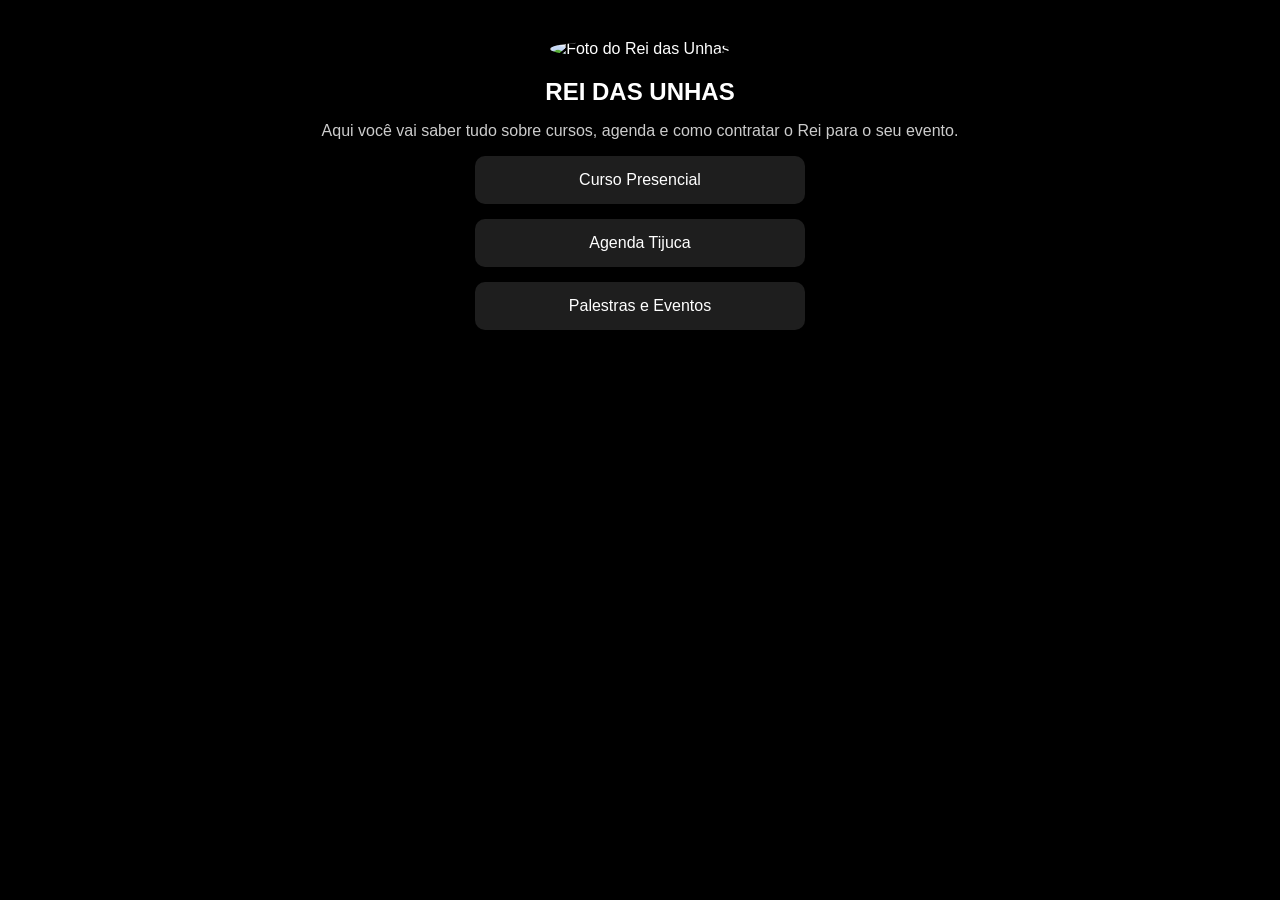
==== index.html @ e61a0609 "Create index.html index da pagina web" ====
<!DOCTYPE html>
<html lang="pt-BR">
<head>
  <meta charset="UTF-8" />
  <meta name="viewport" content="width=device-width, initial-scale=1.0"/>
  <title>Rei das Unhas</title>
  <style>
    body {
      margin: 0;
      font-family: 'Segoe UI', sans-serif;
      background: #000;
      color: white;
      text-align: center;
      padding: 20px;
    }
    .avatar {
      width: 120px;
      height: 120px;
      border-radius: 50%;
      margin-top: 20px;
      object-fit: cover;
    }
    h1 {
      margin: 20px 0 10px;
      font-size: 24px;
    }
    p {
      font-size: 16px;
      color: #ccc;
    }
    .link-button {
      display: block;
      background-color: #1e1e1e;
      color: white;
      text-decoration: none;
      padding: 15px;
      border-radius: 10px;
      margin: 15px auto;
      max-width: 300px;
      font-size: 16px;
      transition: background 0.3s;
    }
    .link-button:hover {
      background-color: #333;
    }
  </style>
</head>
<body>

  <img src="avatar.jpg" alt="Foto do Rei das Unhas" class="avatar" />
  <h1>REI DAS UNHAS</h1>
  <p>
    Aqui você vai saber tudo sobre cursos, agenda e como contratar o Rei para o seu evento.
  </p>

  <a class="link-button" href="https://wa.me/55SEUNUMERO" target="_blank">Curso Presencial</a>
  <a class="link-button" href="https://agenda.com/tijuca" target="_blank">Agenda Tijuca</a>
  <a class="link-button" href="https://palestras.com/reidasunhas" target="_blank">Palestras e Eventos</a>

</body>
</html>
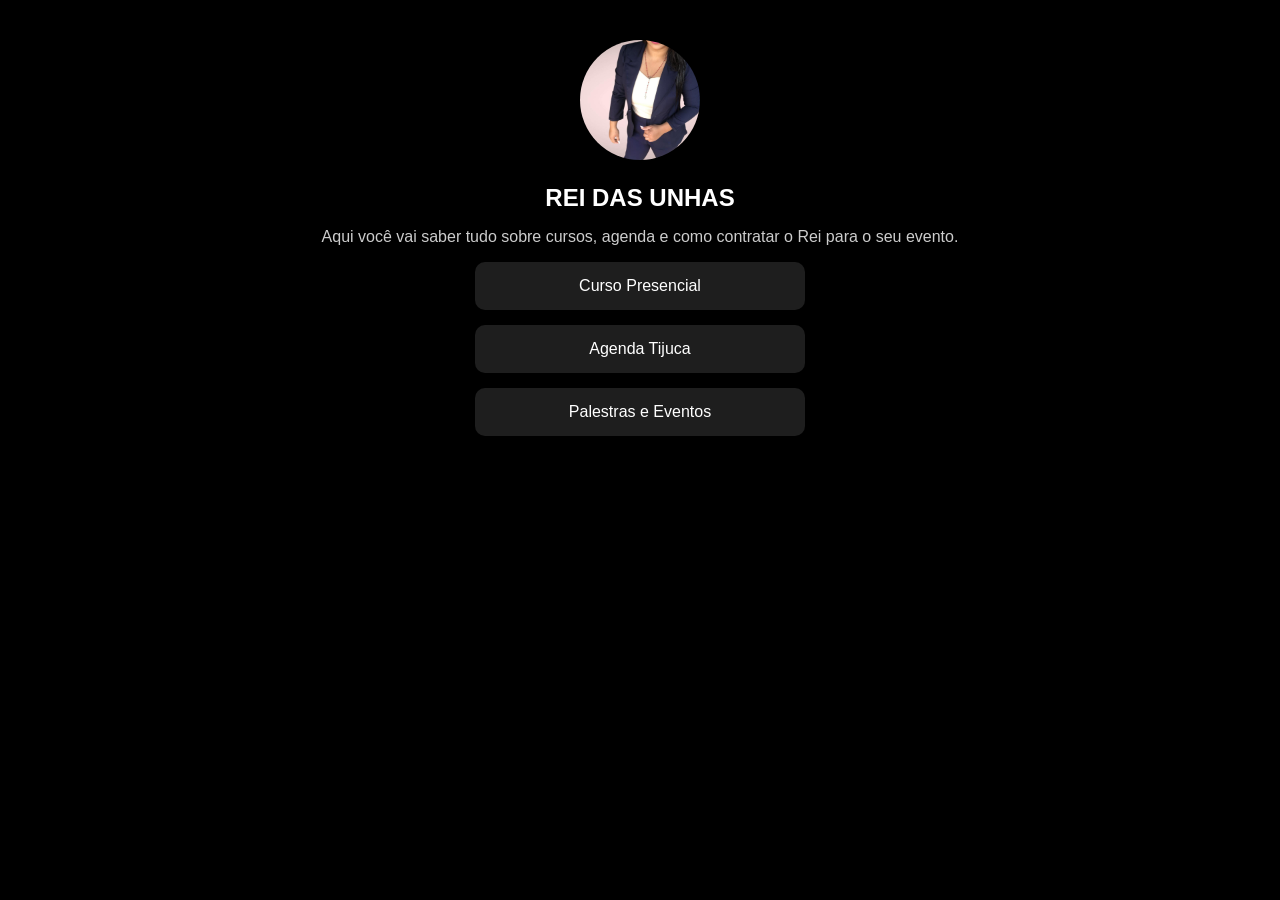
==== commit 19bb79ee: "Update index.html" ====
--- a/index.html
+++ b/index.html
@@ -47,7 +47,7 @@
 </head>
 <body>
 
-  <img src="avatar.jpg" alt="Foto do Rei das Unhas" class="avatar" />
+  <img src="avatar.jpeg" alt="Foto do Rei das Unhas" class="avatar" />
   <h1>REI DAS UNHAS</h1>
   <p>
     Aqui você vai saber tudo sobre cursos, agenda e como contratar o Rei para o seu evento.
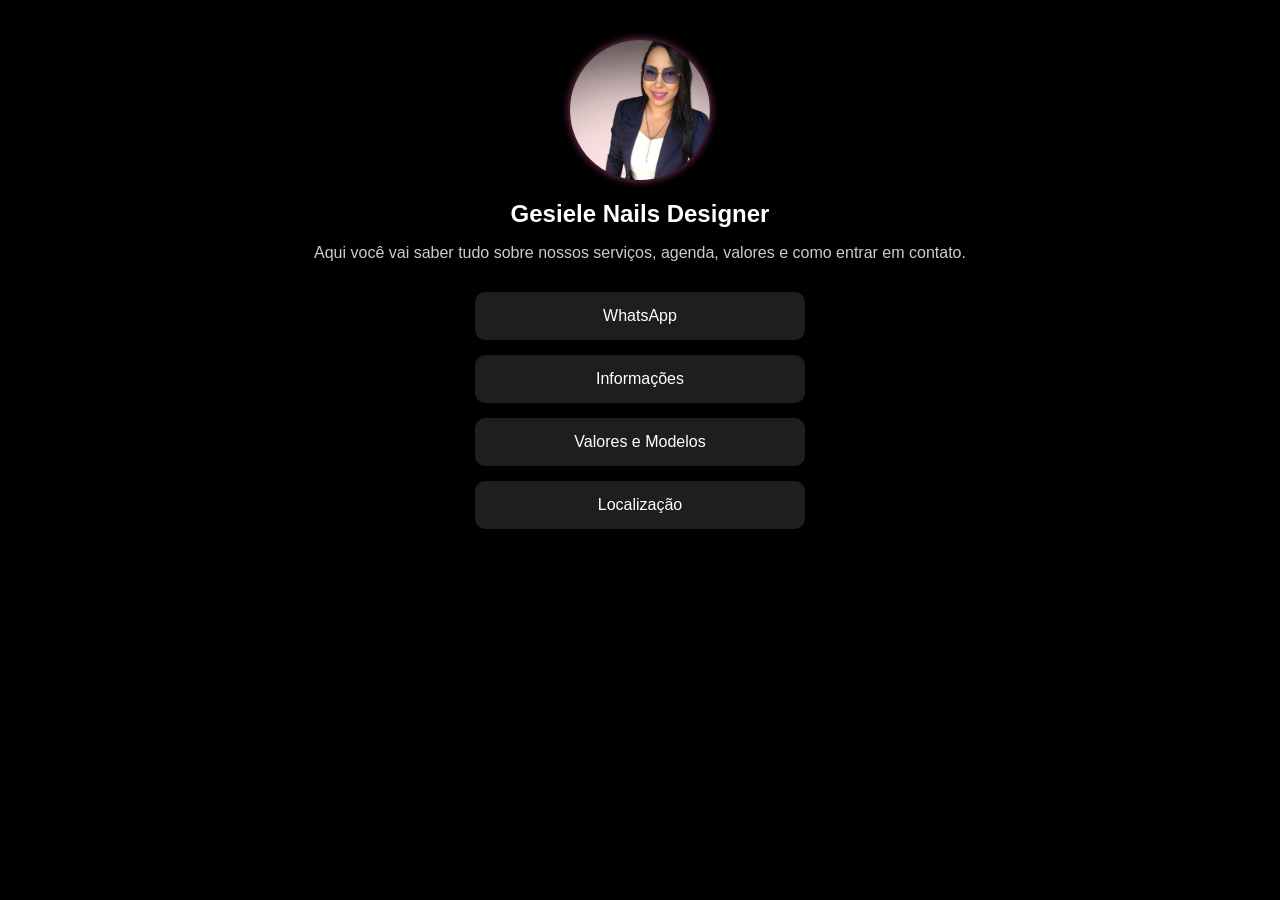
==== commit d19d5131: "Update index.html" ====
--- a/index.html
+++ b/index.html
@@ -3,7 +3,7 @@
 <head>
   <meta charset="UTF-8" />
   <meta name="viewport" content="width=device-width, initial-scale=1.0"/>
-  <title>Rei das Unhas</title>
+  <title>Gesiele Nails Designer</title>
   <style>
     body {
       margin: 0;
@@ -13,21 +13,30 @@
       text-align: center;
       padding: 20px;
     }
+
     .avatar {
-      width: 120px;
-      height: 120px;
+      width: 140px;
+      height: 140px;
       border-radius: 50%;
-      margin-top: 20px;
+      margin: 20px auto 0;
       object-fit: cover;
+      object-position: top center;
+      display: block;
+      box-shadow: 0 0 8px rgba(255, 105, 180, 0.6); /* rosa suave */
     }
+
     h1 {
       margin: 20px 0 10px;
       font-size: 24px;
     }
+
     p {
       font-size: 16px;
       color: #ccc;
+      margin-bottom: 30px;
+      padding: 0 10px;
     }
+
     .link-button {
       display: block;
       background-color: #1e1e1e;
@@ -38,24 +47,29 @@
       margin: 15px auto;
       max-width: 300px;
       font-size: 16px;
-      transition: background 0.3s;
+      transition: background 0.3s, transform 0.2s;
     }
+
     .link-button:hover {
       background-color: #333;
+      transform: scale(1.02);
     }
   </style>
 </head>
 <body>
 
-  <img src="avatar.jpeg" alt="Foto do Rei das Unhas" class="avatar" />
-  <h1>REI DAS UNHAS</h1>
+  <img src="avatar.jpeg" alt="Foto do Gesiele Nails Designer" class="avatar" />
+  
+  <h1>Gesiele Nails Designer</h1>
+
   <p>
-    Aqui você vai saber tudo sobre cursos, agenda e como contratar o Rei para o seu evento.
+    Aqui você vai saber tudo sobre nossos serviços, agenda, valores e como entrar em contato.
   </p>
 
-  <a class="link-button" href="https://wa.me/55SEUNUMERO" target="_blank">Curso Presencial</a>
-  <a class="link-button" href="https://agenda.com/tijuca" target="_blank">Agenda Tijuca</a>
-  <a class="link-button" href="https://palestras.com/reidasunhas" target="_blank">Palestras e Eventos</a>
+  <a class="link-button" href="https://wa.me/55SEUNUMERO" target="_blank">WhatsApp</a>
+  <a class="link-button" href="https://agenda.com/tijuca" target="_blank">Informações</a>
+  <a class="link-button" href="https://palestras.com/reidasunhas" target="_blank">Valores e Modelos</a>
+  <a class="link-button" href="https://palestras.com/reidasunhas" target="_blank">Localização</a>
 
 </body>
 </html>
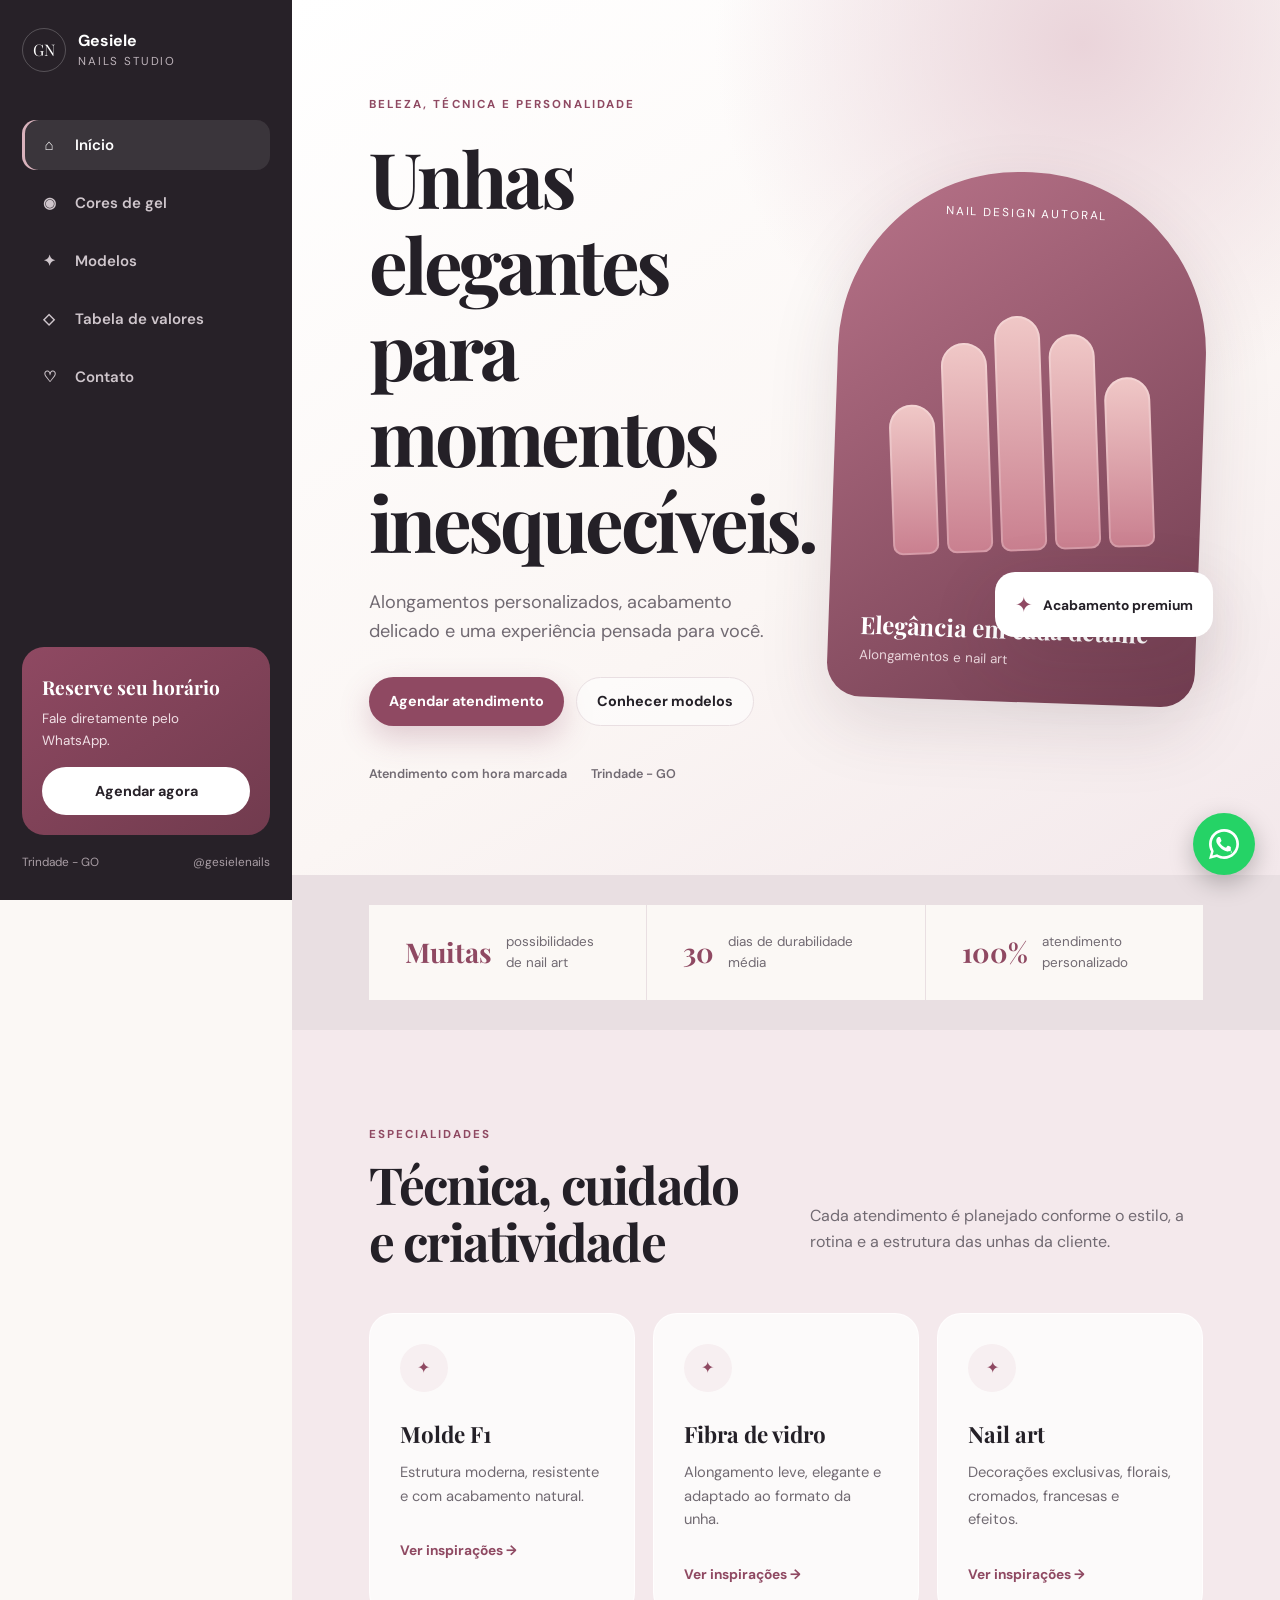
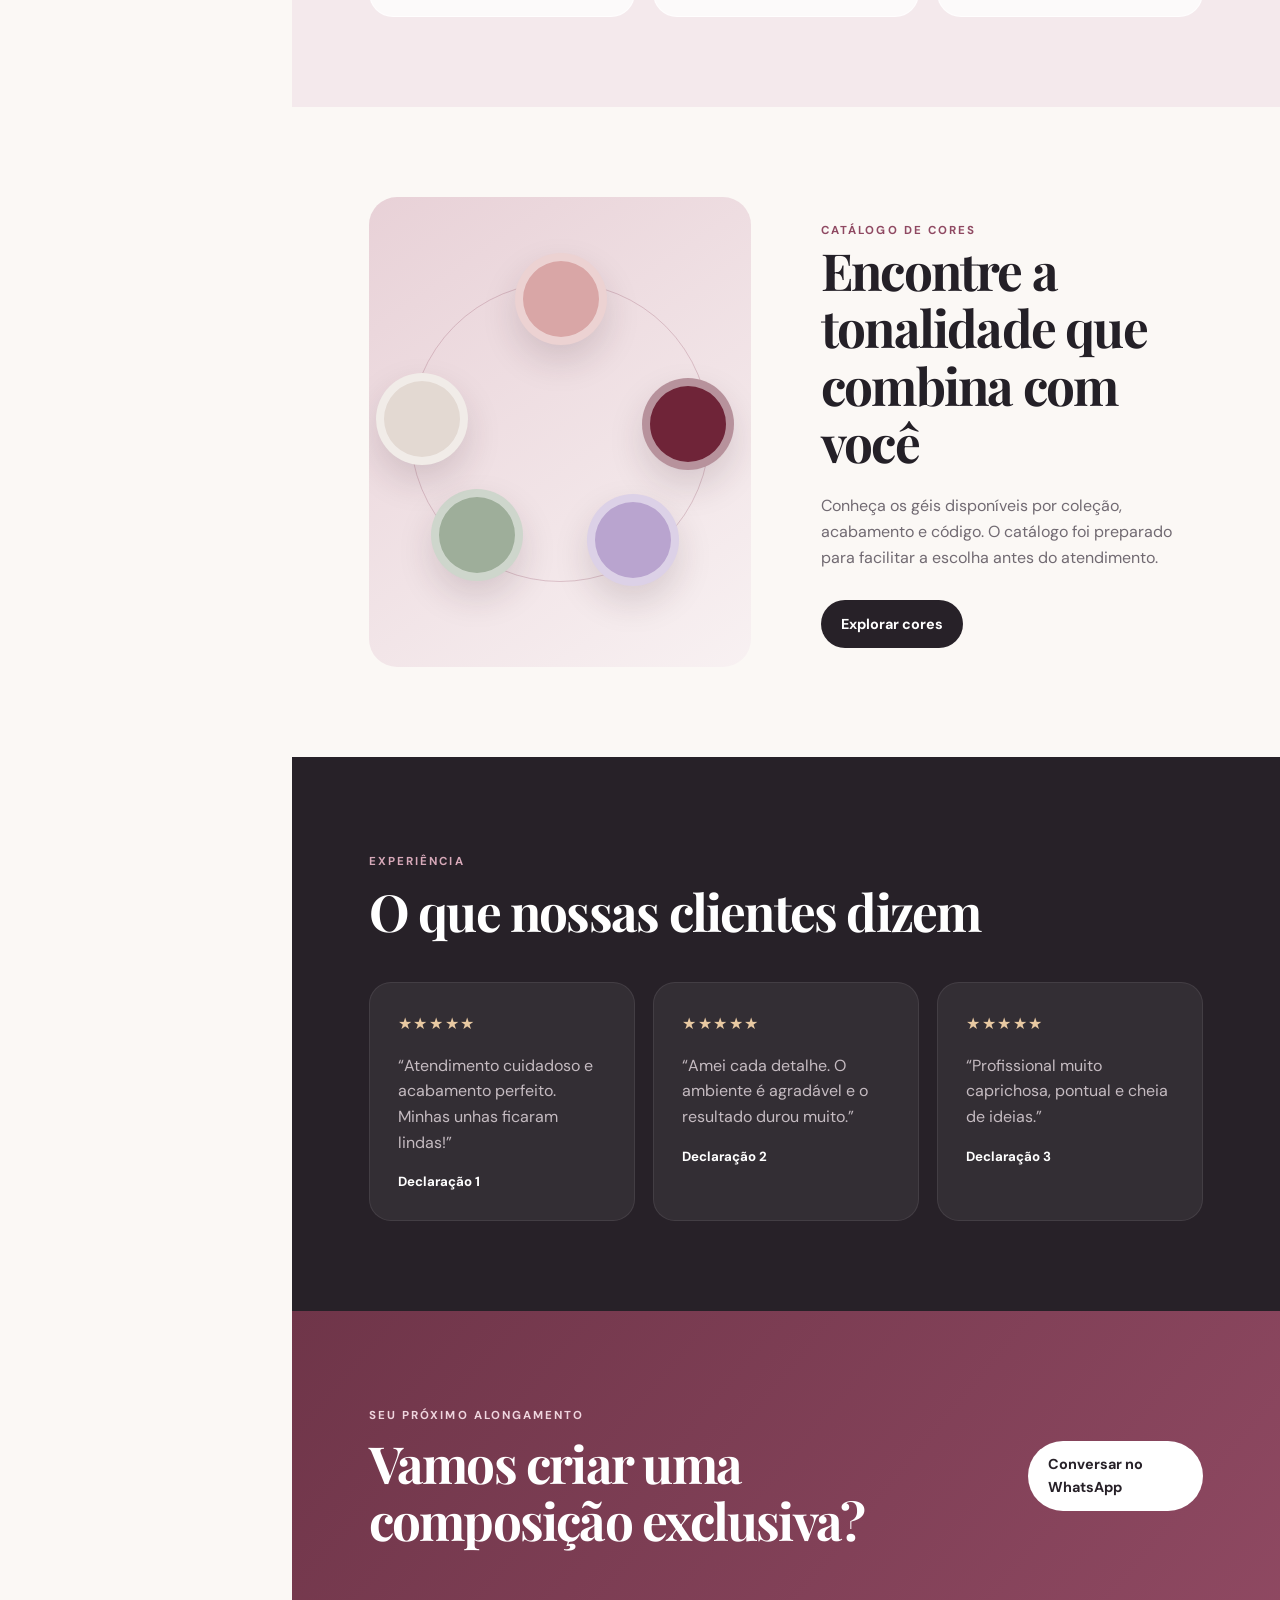
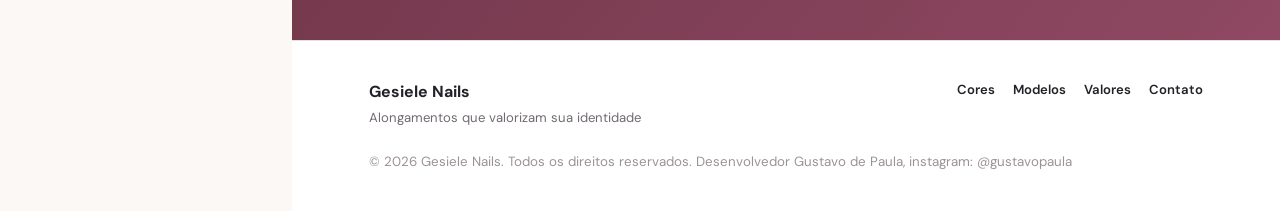
==== commit d14d9394: "Publica site estatico na raiz" ====
--- a/index.html
+++ b/index.html
@@ -1,75 +1,156 @@
 <!DOCTYPE html>
 <html lang="pt-BR">
 <head>
-  <meta charset="UTF-8" />
-  <meta name="viewport" content="width=device-width, initial-scale=1.0"/>
-  <title>Gesiele Nails Designer</title>
-  <style>
-    body {
-      margin: 0;
-      font-family: 'Segoe UI', sans-serif;
-      background: #000;
-      color: white;
-      text-align: center;
-      padding: 20px;
-    }
+  <meta charset="UTF-8">
+  <meta name="viewport" content="width=device-width, initial-scale=1, viewport-fit=cover">
+  <meta name="description" content="Gesiele Nails — alongamentos de unhas, nail art e atendimento personalizado em Trindade - GO.">
+  <meta name="theme-color" content="#9b526b">
+  <title>Início | Gesiele Nails</title>
+  <link rel="preconnect" href="https://fonts.googleapis.com">
+  <link rel="preconnect" href="https://fonts.gstatic.com" crossorigin>
+  <link href="https://fonts.googleapis.com/css2?family=DM+Sans:wght@400;500;600;700&family=Playfair+Display:wght@600;700&display=swap" rel="stylesheet">
+  <link rel="stylesheet" href="assets/css/style.css">
+  <script defer src="assets/js/app.js"></script>
+</head>
+<body data-page="home">
+  <div class="page-shell">
+    <aside class="sidebar" id="sidebar" aria-label="Navegação principal">
+      <div class="sidebar__header">
+        <a class="brand" href="index.html" aria-label="Página inicial">
+          <span class="brand__mark">GN</span>
+          <span class="brand__text">
+            <strong>Gesiele</strong>
+            <small>Nails Studio</small>
+          </span>
+        </a>
+        <button class="icon-button sidebar__close" type="button" aria-label="Fechar menu" data-sidebar-close>×</button>
+      </div>
 
-    .avatar {
-      width: 140px;
-      height: 140px;
-      border-radius: 50%;
-      margin: 20px auto 0;
-      object-fit: cover;
-      object-position: top center;
-      display: block;
-      box-shadow: 0 0 8px rgba(255, 105, 180, 0.6); /* rosa suave */
-    }
+      <nav class="nav-list">
+        <a class="nav-link is-active" href="index.html"><span>⌂</span><span>Início</span></a>
+        <a class="nav-link " href="cores.html"><span>◉</span><span>Cores de gel</span></a>
+        <a class="nav-link " href="modelos.html"><span>✦</span><span>Modelos</span></a>
+        <a class="nav-link " href="valores.html"><span>◇</span><span>Tabela de valores</span></a>
+        <a class="nav-link " href="contato.html"><span>♡</span><span>Contato</span></a>
+      </nav>
 
-    h1 {
-      margin: 20px 0 10px;
-      font-size: 24px;
-    }
+      <div class="sidebar__card">
+        <strong>Reserve seu horário</strong>
+        <p>Fale diretamente pelo WhatsApp.</p>
+        <a class="button button--light button--full" href="https://wa.me/556293965984?text=Ol%C3%A1%21%20Conheci%20seu%20trabalho%20pelo%20site%20e%20gostaria%20de%20agendar%20um%20hor%C3%A1rio." target="_blank" rel="noopener">Agendar agora</a>
+      </div>
 
-    p {
-      font-size: 16px;
-      color: #ccc;
-      margin-bottom: 30px;
-      padding: 0 10px;
-    }
+      <div class="sidebar__footer">
+        <span>Trindade - GO</span>
+        <a href="https://instagram.com/gesielenails" target="_blank" rel="noopener">@gesielenails</a>
+      </div>
+    </aside>
 
-    .link-button {
-      display: block;
-      background-color: #1e1e1e;
-      color: white;
-      text-decoration: none;
-      padding: 15px;
-      border-radius: 10px;
-      margin: 15px auto;
-      max-width: 300px;
-      font-size: 16px;
-      transition: background 0.3s, transform 0.2s;
-    }
+    <div class="sidebar-overlay" data-sidebar-close></div>
 
-    .link-button:hover {
-      background-color: #333;
-      transform: scale(1.02);
-    }
-  </style>
-</head>
-<body>
+    <div class="page-content">
+      <header class="topbar">
+        <button class="icon-button menu-button" type="button" aria-label="Abrir menu" aria-controls="sidebar" aria-expanded="false" data-sidebar-open>
+          <span></span><span></span><span></span>
+        </button>
+        <a class="mobile-brand" href="index.html">Gesiele Nails</a>
+        <a class="topbar__cta" href="https://wa.me/556293965984?text=Ol%C3%A1%21%20Conheci%20seu%20trabalho%20pelo%20site%20e%20gostaria%20de%20agendar%20um%20hor%C3%A1rio." target="_blank" rel="noopener">Agendar</a>
+      </header>
 
-  <img src="avatar.jpeg" alt="Foto do Gesiele Nails Designer" class="avatar" />
-  
-  <h1>Gesiele Nails Designer</h1>
+      <main>
+<section class="hero section-pad">
+  <div class="hero__content reveal">
+    <span class="eyebrow">Beleza, técnica e personalidade</span>
+    <h1>Unhas elegantes para momentos inesquecíveis.</h1>
+    <p>Alongamentos personalizados, acabamento delicado e uma experiência pensada para você.</p>
+    <div class="button-row">
+      <a class="button button--primary" href="https://wa.me/556293965984?text=Ol%C3%A1%21%20Conheci%20seu%20trabalho%20pelo%20site%20e%20gostaria%20de%20agendar%20um%20hor%C3%A1rio." target="_blank" rel="noopener">Agendar atendimento</a>
+      <a class="button button--ghost" href="modelos.html">Conhecer modelos</a>
+    </div>
+    <div class="hero__meta">
+      <span>Atendimento com hora marcada</span>
+      <span>Trindade - GO</span>
+    </div>
+  </div>
+  <div class="hero__visual reveal">
+    <div class="hero-card hero-card--main">
+      <span class="hero-card__label">Nail design autoral</span>
+      <div class="nail-hand" aria-hidden="true">
+        <span></span><span></span><span></span><span></span><span></span>
+      </div>
+      <div class="hero-card__footer"><strong>Elegância em cada detalhe</strong><small>Alongamentos e nail art</small></div>
+    </div>
+    <div class="hero-card hero-card--mini"><span>✦</span><strong>Acabamento premium</strong></div>
+  </div>
+</section>
 
-  <p>
-    Aqui você vai saber tudo sobre nossos serviços, agenda, valores e como entrar em contato.
-  </p>
+<section class="stats section-pad section-pad--compact">
+  <div class="stat reveal"><strong>Muitas</strong><span>possibilidades de nail art</span></div>
+  <div class="stat reveal"><strong>30</strong><span>dias de durabilidade média</span></div>
+  <div class="stat reveal"><strong>100%</strong><span>atendimento personalizado</span></div>
+</section>
 
-  <a class="link-button" href="https://wa.me/55SEUNUMERO" target="_blank">WhatsApp</a>
-  <a class="link-button" href="https://agenda.com/tijuca" target="_blank">Informações</a>
-  <a class="link-button" href="https://palestras.com/reidasunhas" target="_blank">Valores e Modelos</a>
-  <a class="link-button" href="https://palestras.com/reidasunhas" target="_blank">Localização</a>
+<section class="section-pad section-soft">
+  <div class="section-heading reveal">
+    <div><span class="eyebrow">Especialidades</span><h2>Técnica, cuidado e criatividade</h2></div>
+    <p>Cada atendimento é planejado conforme o estilo, a rotina e a estrutura das unhas da cliente.</p>
+  </div>
+  <div class="service-grid">
+    <article class="service-card reveal"><div class="service-card__icon">✦</div><h3>Molde F1</h3><p>Estrutura moderna, resistente e com acabamento natural.</p><a href="modelos.html">Ver inspirações →</a></article>
+    <article class="service-card reveal"><div class="service-card__icon">✦</div><h3>Fibra de vidro</h3><p>Alongamento leve, elegante e adaptado ao formato da unha.</p><a href="modelos.html">Ver inspirações →</a></article>
+    <article class="service-card reveal"><div class="service-card__icon">✦</div><h3>Nail art</h3><p>Decorações exclusivas, florais, cromados, francesas e efeitos.</p><a href="modelos.html">Ver inspirações →</a></article>
+  </div>
+</section>
 
+<section class="section-pad split-showcase">
+  <div class="split-showcase__visual reveal">
+    <div class="color-orbit"><span></span><span></span><span></span><span></span><span></span></div>
+  </div>
+  <div class="split-showcase__content reveal">
+    <span class="eyebrow">Catálogo de cores</span>
+    <h2>Encontre a tonalidade que combina com você</h2>
+    <p>Conheça os géis disponíveis por coleção, acabamento e código. O catálogo foi preparado para facilitar a escolha antes do atendimento.</p>
+    <a class="button button--dark" href="cores.html">Explorar cores</a>
+  </div>
+</section>
+
+<section class="section-pad section-dark">
+  <div class="section-heading section-heading--light reveal">
+    <div><span class="eyebrow">Experiência</span><h2>O que nossas clientes dizem</h2></div>
+  </div>
+  <div class="testimonial-grid">
+    <blockquote class="testimonial reveal"><div class="stars">★★★★★</div><p>“Atendimento cuidadoso e acabamento perfeito. Minhas unhas ficaram lindas!”</p><footer>Declaração 1</footer></blockquote>
+    <blockquote class="testimonial reveal"><div class="stars">★★★★★</div><p>“Amei cada detalhe. O ambiente é agradável e o resultado durou muito.”</p><footer>Declaração 2</footer></blockquote>
+    <blockquote class="testimonial reveal"><div class="stars">★★★★★</div><p>“Profissional muito caprichosa, pontual e cheia de ideias.”</p><footer>Declaração 3</footer></blockquote>
+  </div>
+</section>
+
+<section class="cta-banner section-pad reveal">
+  <div><span class="eyebrow">Seu próximo alongamento</span><h2>Vamos criar uma composição exclusiva?</h2></div>
+  <a class="button button--light" href="https://wa.me/556293965984?text=Ol%C3%A1%21%20Conheci%20seu%20trabalho%20pelo%20site%20e%20gostaria%20de%20agendar%20um%20hor%C3%A1rio." target="_blank" rel="noopener">Conversar no WhatsApp</a>
+</section>
+      </main>
+
+      <footer class="footer">
+        <div>
+          <strong>Gesiele Nails</strong>
+          <p>Alongamentos que valorizam sua identidade</p>
+        </div>
+        <div class="footer__links">
+          <a href="cores.html">Cores</a>
+          <a href="modelos.html">Modelos</a>
+          <a href="valores.html">Valores</a>
+          <a href="contato.html">Contato</a>
+        </div>
+        <small>© 2026 Gesiele Nails. Todos os direitos reservados. Desenvolvedor Gustavo de Paula, instagram: <a href="https://instagram.com/gustavopaula.s2" target="_blank" rel="noopener">@gustavopaula</a></small>
+      </footer>
+    </div>
+  </div>
+
+  <a class="floating-whatsapp" href="https://wa.me/556293965984?text=Ol%C3%A1%21%20Conheci%20seu%20trabalho%20pelo%20site%20e%20gostaria%20de%20agendar%20um%20hor%C3%A1rio." target="_blank" rel="noopener" aria-label="Agendar pelo WhatsApp">
+    <svg xmlns="http://www.w3.org/2000/svg" width="30" height="30" viewBox="0 0 24 24" fill="currentColor" aria-hidden="true" focusable="false">
+      <path d="M20.52 3.48A11.86 11.86 0 0012.04 0C5.4 0 .02 5.38.02 12c0 2.12.56 4.2 1.62 6.02L0 24l6.18-1.62A11.96 11.96 0 0012.04 24C18.66 24 24 18.62 24 12c0-3.2-1.24-6.2-3.48-8.52zM12.04 21.82c-1.84 0-3.64-.5-5.2-1.44l-.38-.22-3.66.96.98-3.56-.24-.38A9.77 9.77 0 012.22 12c0-5.42 4.4-9.82 9.82-9.82 2.62 0 5.08 1.02 6.94 2.88A9.74 9.74 0 0121.86 12c0 5.42-4.4 9.82-9.82 9.82zm5.42-7.38c-.3-.16-1.76-.86-2.04-.96-.28-.1-.48-.16-.68.16s-.78.96-.96 1.16c-.18.2-.36.22-.66.08-.3-.16-1.28-.46-2.44-1.48-.9-.8-1.5-1.8-1.68-2.1-.18-.3-.02-.46.14-.62.14-.14.3-.36.46-.54.16-.18.22-.3.34-.5.12-.2.06-.38-.02-.54-.08-.16-.68-1.64-.94-2.24-.24-.58-.5-.5-.68-.5h-.58c-.2 0-.54.08-.82.38-.28.3-1.08 1.06-1.08 2.58s1.1 2.98 1.26 3.18c.16.2 2.14 3.28 5.18 4.6.72.32 1.28.5 1.72.64.72.22 1.38.2 1.9.12.58-.08 1.76-.72 2-.42.24.3.24 1.4.18 1.54-.06.14-.28.22-.58.38z"/>
+    </svg>
+  </a>
 </body>
-</html>
+</html>
--- a/assets/css/style.css
+++ b/assets/css/style.css
@@ -0,0 +1,62 @@
+:root{--wine:#8f4962;--wine-dark:#6f3549;--rose:#d9b2bc;--blush:#f7eff1;--cream:#fbf8f5;--ink:#242027;--muted:#716a72;--line:#e9dfe2;--white:#fff;--dark:#272128;--shadow:0 24px 70px rgba(73,39,51,.13);--radius:28px;--sidebar:292px}
+*{box-sizing:border-box}html{scroll-behavior:smooth;max-width:100%;overflow-x:hidden}body{margin:0;max-width:100%;overflow-x:hidden;background:var(--cream);color:var(--ink);font-family:"DM Sans",sans-serif;line-height:1.6}a{color:inherit;text-decoration:none;overflow-wrap:anywhere}img{max-width:100%;display:block}button,input,select{font:inherit;max-width:100%}.page-shell{min-height:100vh;min-height:100dvh;max-width:100%;overflow-x:clip}.sidebar{position:fixed;inset:0 auto 0 0;width:var(--sidebar);background:var(--dark);color:#fff;padding:28px 22px;display:flex;flex-direction:column;z-index:50}.sidebar__header{display:flex;align-items:center;justify-content:space-between}.brand{display:flex;gap:12px;align-items:center}.brand__mark{width:44px;height:44px;display:grid;place-items:center;border:1px solid rgba(255,255,255,.22);border-radius:50%;font-family:"Playfair Display",serif}.brand__text{display:flex;flex-direction:column;line-height:1.15;min-width:0}.brand__text strong{overflow-wrap:anywhere}.brand__text small{color:#bdb3ba;font-size:.72rem;text-transform:uppercase;letter-spacing:.16em;margin-top:5px}.sidebar__close{display:none}.nav-list{display:grid;gap:8px;margin-top:48px}.nav-link{display:flex;align-items:center;gap:14px;padding:13px 15px;border-radius:14px;color:#cfc6cc;font-weight:600;font-size:.94rem;transition:.2s}.nav-link span:first-child{width:24px;text-align:center}.nav-link:hover,.nav-link.is-active{background:rgba(255,255,255,.09);color:#fff}.nav-link.is-active{box-shadow:inset 3px 0 var(--rose)}.sidebar__card{margin-top:auto;padding:20px;border-radius:22px;background:linear-gradient(145deg,var(--wine),#713b4e)}.sidebar__card strong{display:block;font-family:"Playfair Display",serif;font-size:1.2rem;margin:5px 0}.sidebar__card p{font-size:.84rem;color:#f0dfe5;margin:0 0 16px}.sidebar__footer{display:flex;justify-content:space-between;font-size:.74rem;color:#a99ea5;margin-top:18px}.page-content{margin-left:var(--sidebar);min-width:0}.topbar{height:76px;display:none;align-items:center;justify-content:space-between;padding:0 22px;background:rgba(251,248,245,.88);backdrop-filter:blur(16px);position:sticky;top:0;z-index:30;border-bottom:1px solid rgba(233,223,226,.8)}.icon-button{border:0;background:transparent;color:inherit;cursor:pointer}.menu-button{width:42px;height:42px;padding:10px}.menu-button span{display:block;height:2px;background:var(--ink);margin:5px 0}.mobile-brand{font-family:"Playfair Display",serif;font-weight:700}.topbar__cta{font-size:.85rem;font-weight:700;color:var(--wine)}.section-pad{padding:90px clamp(28px,6vw,92px)}.section-pad--compact{padding-top:30px;padding-bottom:30px}.section-pad--topless{padding-top:0}.eyebrow{font-size:.72rem;font-weight:700;letter-spacing:.18em;text-transform:uppercase;color:var(--wine)}h1,h2,h3{font-family:"Playfair Display",serif;line-height:1.12;margin:0}h1{font-size:clamp(3rem,6vw,6.2rem);letter-spacing:-.045em}h2{font-size:clamp(2.1rem,4vw,4rem);letter-spacing:-.035em}h3{font-size:1.4rem}p{color:var(--muted)}.button-row{display:flex;gap:12px;flex-wrap:wrap}.button{min-height:48px;padding:12px 20px;border-radius:999px;display:inline-flex;align-items:center;justify-content:center;font-weight:700;font-size:.9rem;transition:.2s}.button:hover{transform:translateY(-2px)}.button--primary{background:var(--wine);color:#fff;box-shadow:0 12px 30px rgba(143,73,98,.25)}.button--ghost{border:1px solid var(--line);background:rgba(255,255,255,.55)}.button--dark{background:var(--dark);color:#fff}.button--light{background:#fff;color:var(--dark)}.button--full{width:100%}.hero{min-height:760px;display:grid;grid-template-columns:minmax(0,1.05fr) minmax(360px,.95fr);align-items:center;gap:60px;overflow:hidden;background:radial-gradient(circle at 80% 5%,#ead4da 0,transparent 32%),linear-gradient(150deg,#fff 0,#fbf6f4 60%,#f3e8eb 100%)}.hero__content{max-width:760px;min-width:0}.hero__content h1{margin:18px 0 24px}.hero__content>p{font-size:1.13rem;max-width:620px;margin-bottom:32px}.hero__meta{display:flex;gap:24px;margin-top:38px;font-size:.79rem;font-weight:600;color:var(--muted)}.hero__visual{position:relative;min-height:560px;display:grid;place-items:center}.hero-card--main{width:min(430px,100%);height:530px;background:linear-gradient(145deg,#b87389,#713d50);border-radius:180px 180px 34px 34px;padding:32px;color:#fff;box-shadow:var(--shadow);display:flex;flex-direction:column;justify-content:space-between;transform:rotate(2deg)}.hero-card__label{font-size:.73rem;text-transform:uppercase;letter-spacing:.16em;text-align:center}.hero-card__footer{display:flex;flex-direction:column}.hero-card__footer strong{font-family:"Playfair Display",serif;font-size:1.5rem}.hero-card__footer small{color:#ead6dc}.nail-hand{display:flex;align-items:flex-end;justify-content:center;gap:8px;height:270px;transform:rotate(-4deg)}.nail-hand span{display:block;width:46px;background:linear-gradient(#f0c8c7,#c97f8f);border-radius:28px 28px 12px 12px;box-shadow:inset 0 0 0 2px rgba(255,255,255,.22)}.nail-hand span:nth-child(1){height:150px}.nail-hand span:nth-child(2){height:210px}.nail-hand span:nth-child(3){height:235px}.nail-hand span:nth-child(4){height:215px}.nail-hand span:nth-child(5){height:170px}.hero-card--mini{position:absolute;right:-10px;bottom:80px;background:#fff;border-radius:20px;padding:16px 20px;box-shadow:var(--shadow);display:flex;align-items:center;gap:10px;font-size:.86rem}.hero-card--mini span{color:var(--wine);font-size:1.3rem}.stats{display:grid;grid-template-columns:repeat(3,1fr);gap:1px;background:var(--line)}.stat{background:var(--cream);padding:26px 36px;display:flex;align-items:center;gap:14px}.stat strong{font-family:"Playfair Display",serif;font-size:1.7rem;color:var(--wine)}.stat span{font-size:.84rem;color:var(--muted)}.section-soft{background:#f4e9ec}.section-heading{display:flex;justify-content:space-between;gap:50px;align-items:end;margin-bottom:42px}.section-heading h2{max-width:700px;margin-top:10px}.section-heading>p{max-width:440px}.service-grid{display:grid;grid-template-columns:repeat(3,1fr);gap:18px}.service-card{background:rgba(255,255,255,.75);padding:30px;border-radius:24px;border:1px solid rgba(255,255,255,.7)}.service-card__icon{width:48px;height:48px;border-radius:50%;display:grid;place-items:center;background:var(--blush);color:var(--wine);margin-bottom:30px}.service-card p{font-size:.92rem}.service-card a{display:inline-block;margin-top:16px;font-weight:700;color:var(--wine);font-size:.86rem}.split-showcase{display:grid;grid-template-columns:1fr 1fr;gap:70px;align-items:center}.split-showcase__visual{min-height:470px;background:linear-gradient(145deg,#e8d1d7,#f8f1f2);border-radius:var(--radius);display:grid;place-items:center;overflow:hidden}.color-orbit{width:300px;height:300px;border:1px solid rgba(143,73,98,.25);border-radius:50%;position:relative}.color-orbit span{position:absolute;width:92px;height:92px;border-radius:50%;box-shadow:0 16px 35px rgba(54,30,38,.15);border:8px solid rgba(255,255,255,.5)}.color-orbit span:nth-child(1){background:#d9a6a6;left:104px;top:-30px}.color-orbit span:nth-child(2){background:#6f2438;right:-25px;top:95px}.color-orbit span:nth-child(3){background:#b9a4cf;right:30px;bottom:-5px}.color-orbit span:nth-child(4){background:#9eae9a;left:20px;bottom:0}.color-orbit span:nth-child(5){background:#e3d9d2;left:-35px;top:90px}.split-showcase__content p{max-width:550px;margin:22px 0 30px}.section-dark{background:var(--dark);color:#fff}.section-heading--light p,.section-dark p{color:#c5bbc1}.section-dark .eyebrow{color:#d7a9b9}.testimonial-grid{display:grid;grid-template-columns:repeat(3,1fr);gap:18px}.testimonial{margin:0;background:rgba(255,255,255,.06);padding:28px;border-radius:22px;border:1px solid rgba(255,255,255,.08)}.testimonial p{font-size:1rem}.testimonial footer{font-weight:700;font-size:.83rem}.stars{letter-spacing:.1em;color:#e8c9a2}.cta-banner{background:linear-gradient(130deg,var(--wine-dark),var(--wine));color:#fff;display:flex;justify-content:space-between;align-items:center;gap:30px}.cta-banner .eyebrow{color:#efd5de}.cta-banner h2{max-width:800px;margin-top:8px}.page-hero{background:linear-gradient(150deg,#fff,#f5e8ec);padding-top:110px;padding-bottom:70px}.page-hero h1{font-size:clamp(3rem,6vw,5.4rem);margin:12px 0 18px}.page-hero p{max-width:760px;font-size:1.02rem}.catalog-toolbar{display:flex;gap:14px;margin-bottom:28px}.search-box{flex:1;background:#fff;border:1px solid var(--line);border-radius:16px;padding:0 17px;display:flex;align-items:center;gap:10px}.search-box input{width:100%;border:0;outline:0;background:transparent;padding:15px 0}.catalog-toolbar select{border:1px solid var(--line);background:#fff;border-radius:16px;padding:0 18px;color:var(--ink)}.color-grid{display:grid;grid-template-columns:repeat(4,1fr);gap:18px}.color-card{background:#fff;border-radius:22px;overflow:hidden;border:1px solid var(--line);transition:.2s}.color-card:hover{transform:translateY(-5px);box-shadow:var(--shadow)}.color-card__swatch{height:190px;background:var(--swatch);padding:16px;display:flex;align-items:flex-end}.color-card__swatch span{background:rgba(255,255,255,.8);padding:5px 10px;border-radius:999px;font-size:.7rem;font-weight:700;backdrop-filter:blur(8px)}.color-card__content{padding:18px;display:flex;justify-content:space-between;gap:10px;align-items:start;min-width:0}.color-card__content>div{min-width:0}.color-card__content p{margin:2px 0 0;font-size:.78rem}.color-card__content h3{font-size:1.12rem}.tag{font-size:.65rem;padding:5px 8px;border-radius:999px;background:var(--blush);color:var(--wine);font-weight:700}.empty-state{text-align:center;padding:70px;color:var(--muted)}.filter-chips{display:flex;gap:9px;flex-wrap:wrap;margin-bottom:28px}.chip{border:1px solid var(--line);background:#fff;padding:9px 15px;border-radius:999px;cursor:pointer;color:var(--muted)}.chip.is-active{background:var(--dark);color:#fff;border-color:var(--dark)}.portfolio-grid{display:grid;grid-template-columns:repeat(3,1fr);gap:20px}.portfolio-card{background:#fff;border:1px solid var(--line);border-radius:24px;overflow:hidden}.portfolio-card__image{height:310px;position:relative;background:var(--blush)}.portfolio-card__image img{width:100%;height:100%;object-fit:cover}.portfolio-card__image span{position:absolute;left:16px;top:16px;background:rgba(255,255,255,.88);border-radius:999px;padding:6px 11px;font-size:.68rem;font-weight:700}.portfolio-card__content{padding:24px}.portfolio-card__content p{font-size:.9rem}.portfolio-card__content a{font-size:.82rem;font-weight:700;color:var(--wine)}.info-strip{margin:0 clamp(28px,6vw,92px) 90px;border-radius:var(--radius);background:#ead9de;display:flex;justify-content:space-between;align-items:center;gap:24px;padding-top:34px;padding-bottom:34px}.info-strip div{display:flex;flex-direction:column}.info-strip span{color:var(--muted)}.pricing-layout{display:grid;grid-template-columns:minmax(0,1fr) 320px;gap:26px;align-items:start}.pricing-columns{display:grid;gap:18px}.price-card{background:#fff;border:1px solid var(--line);border-radius:24px;overflow:hidden}.price-card header{padding:24px;display:flex;gap:16px;align-items:center;border-bottom:1px solid var(--line);background:#fcf9f8}.price-card header>span{width:45px;height:45px;border-radius:50%;display:grid;place-items:center;background:var(--blush);font-weight:700;color:var(--wine)}.price-card header h2{font-size:1.5rem}.price-card header p{margin:3px 0 0;font-size:.8rem}.price-list{padding:4px 24px}.price-item{display:flex;justify-content:space-between;gap:20px;padding:18px 0;border-bottom:1px solid var(--line);align-items:center}.price-item:last-child{border-bottom:0}.price-item div{display:flex;flex-direction:column;min-width:0}.price-item strong,.price-item small{overflow-wrap:anywhere}.price-item small{color:var(--muted);margin-top:2px}.price-item>span{font-weight:700;color:var(--wine);text-align:right}.policy-card{position:sticky;top:26px;background:var(--dark);color:#fff;border-radius:24px;padding:28px}.policy-card h2{font-size:1.7rem;margin:8px 0 18px}.policy-card ul{padding-left:20px;color:#d1c6cc;font-size:.86rem}.policy-card li{margin-bottom:12px}.contact-grid{display:grid;grid-template-columns:1fr 1fr;gap:20px}.contact-panel,.contact-checklist{background:#fff;border:1px solid var(--line);border-radius:var(--radius);padding:38px}.contact-panel h2,.contact-checklist h2{font-size:2.2rem;margin:8px 0 14px}.contact-links{display:grid;gap:10px;margin-top:28px}.contact-links>a,.contact-links>div{display:flex;align-items:center;gap:14px;padding:16px;border:1px solid var(--line);border-radius:16px}.contact-links span{width:42px;height:42px;border-radius:50%;display:grid;place-items:center;background:var(--blush);color:var(--wine);font-weight:700}.contact-links div div,.contact-links a div{display:flex;flex:1;flex-direction:column;min-width:0}.contact-links strong,.contact-links small{overflow-wrap:anywhere}.contact-links small{color:var(--muted)}.contact-checklist ol{list-style:none;padding:0;margin:28px 0 0}.contact-checklist li{display:flex;gap:14px;padding:18px 0;border-bottom:1px solid var(--line)}.contact-checklist li>span{width:34px;height:34px;border-radius:50%;display:grid;place-items:center;background:var(--dark);color:#fff;flex:0 0 auto}.contact-checklist p{margin:3px 0 0;font-size:.85rem}.not-found{text-align:center;min-height:75vh;display:flex;align-items:center;justify-content:center;flex-direction:column}.not-found>span{font-family:"Playfair Display";font-size:9rem;color:#ead7dd;line-height:1}.not-found h1{font-size:3rem}.footer{padding:38px clamp(28px,6vw,92px);display:grid;grid-template-columns:1fr auto;gap:20px;border-top:1px solid var(--line);background:#fff}.footer p{margin:3px 0;font-size:.82rem}.footer__links{display:flex;gap:18px;font-size:.82rem;font-weight:600}.footer>small{grid-column:1/-1;color:#9b9298}.floating-whatsapp{position:fixed;right:22px;bottom:22px;width:54px;height:54px;border-radius:50%;display:grid;place-items:center;background:#2fb66d;color:#fff;font-weight:800;box-shadow:0 12px 30px rgba(47,182,109,.3);z-index:40}.sidebar-overlay{display:none}.reveal{opacity:0;transform:translateY(16px);transition:opacity .6s ease,transform .6s ease}.reveal.is-visible{opacity:1;transform:none}[hidden]{display:none!important}
+.floating-whatsapp{right:25px;bottom:25px;width:62px;height:62px;display:flex;align-items:center;justify-content:center;background:#25D366;color:#fff;border-radius:50%;text-decoration:none;box-shadow:0 8px 25px rgba(0,0,0,.25);transition:.3s}
+.floating-whatsapp svg{width:30px;height:30px}
+@media(max-width:1100px){.color-grid{grid-template-columns:repeat(3,1fr)}.portfolio-grid{grid-template-columns:repeat(2,1fr)}.hero{grid-template-columns:1fr}.hero__content{padding-top:40px}.hero__visual{min-height:500px}.service-grid,.testimonial-grid{grid-template-columns:1fr 1fr}.pricing-layout{grid-template-columns:1fr}.policy-card{position:static}}
+@media(max-width:860px){.sidebar{transform:translateX(-100%);transition:.25s;width:min(86vw,320px)}.sidebar-open .sidebar{transform:none}.sidebar-open{overflow:hidden}.sidebar-overlay{display:block;position:fixed;inset:0;background:rgba(20,15,18,.48);z-index:45;opacity:0;visibility:hidden;transition:.2s}.sidebar-open .sidebar-overlay{opacity:1;visibility:visible}.sidebar__close{display:block;color:#fff;font-size:1.7rem}.page-content{margin-left:0}.topbar{display:flex}.section-pad{padding:64px 24px}.hero{min-height:auto;padding-top:58px}.hero__visual{min-height:450px}.hero-card--main{height:430px;max-width:350px}.nail-hand{height:220px}.nail-hand span{width:38px}.nail-hand span:nth-child(1){height:120px}.nail-hand span:nth-child(2){height:170px}.nail-hand span:nth-child(3){height:195px}.nail-hand span:nth-child(4){height:175px}.nail-hand span:nth-child(5){height:140px}.stats{grid-template-columns:1fr}.stat{justify-content:center}.section-heading{display:block}.service-grid,.testimonial-grid{grid-template-columns:1fr}.split-showcase{grid-template-columns:1fr}.cta-banner{align-items:flex-start;flex-direction:column}.contact-grid{grid-template-columns:1fr}.info-strip{margin:0 24px 64px;padding:28px;flex-direction:column;align-items:flex-start}.footer{grid-template-columns:1fr}.footer__links{flex-wrap:wrap}.footer>small{grid-column:auto}}
+@media(max-width:620px){h1{font-size:3.2rem}.hero__content>p{font-size:1rem}.hero__meta{flex-direction:column;gap:4px}.color-grid,.portfolio-grid{grid-template-columns:1fr}.catalog-toolbar{flex-direction:column}.catalog-toolbar select{height:52px}.color-card__swatch{height:230px}.portfolio-card__image{height:330px}.price-item{align-items:flex-start}.contact-panel,.contact-checklist{padding:26px}.not-found>span{font-size:6rem}.not-found h1{font-size:2.2rem}}
+
+@media(max-width:480px){
+  .topbar{height:68px;padding:0 14px;padding-left:max(14px,env(safe-area-inset-left));padding-right:max(14px,env(safe-area-inset-right))}
+  .mobile-brand{max-width:46vw;white-space:nowrap;overflow:hidden;text-overflow:ellipsis}
+  .section-pad{padding:52px 16px}
+  .page-hero{padding-top:64px;padding-bottom:48px}
+  h1,.page-hero h1{font-size:clamp(2.45rem,13vw,3.15rem)}
+  h2{font-size:clamp(1.9rem,10vw,2.5rem)}
+  .button-row{display:grid;grid-template-columns:1fr}
+  .button-row .button{width:100%}
+  .hero{gap:28px}
+  .hero__visual{min-height:360px}
+  .hero-card--main{width:min(290px,88vw);height:360px;padding:24px;border-radius:120px 120px 28px 28px}
+  .hero-card--mini{right:0;bottom:24px;max-width:78vw;padding:12px 14px}
+  .nail-hand{height:170px;gap:5px}
+  .nail-hand span{width:29px}
+  .nail-hand span:nth-child(1){height:92px}.nail-hand span:nth-child(2){height:128px}.nail-hand span:nth-child(3){height:148px}.nail-hand span:nth-child(4){height:132px}.nail-hand span:nth-child(5){height:105px}
+  .stat{padding:22px 16px;justify-content:flex-start}
+  .split-showcase__visual{min-height:340px}
+  .color-orbit{transform:scale(.76)}
+  .catalog-toolbar{gap:10px}
+  .search-box,.catalog-toolbar select{width:100%}
+  .color-card__content{flex-direction:column}
+  .portfolio-card__image{height:270px}
+  .price-card header{padding:20px 16px;align-items:flex-start}
+  .price-list{padding:4px 16px}
+  .price-item{flex-direction:column;gap:6px}
+  .price-item>span{text-align:left}
+  .contact-panel,.contact-checklist{padding:22px 18px}
+  .contact-panel h2,.contact-checklist h2{font-size:1.8rem}
+  .contact-links>a,.contact-links>div{align-items:flex-start;padding:14px}
+  .info-strip{margin:0 16px 52px;padding:22px 18px}
+  .cta-banner{padding-left:16px;padding-right:16px}
+  .footer{padding:32px 16px 90px}
+  .floating-whatsapp{right:max(14px,env(safe-area-inset-right));bottom:max(14px,env(safe-area-inset-bottom))}
+}
+@media(max-width:360px){
+  .topbar__cta{display:none}
+  .mobile-brand{max-width:65vw}
+  .sidebar{width:92vw;padding:22px 16px}
+  .hero-card--mini{display:none}
+}
+@media(max-height:560px) and (max-width:860px) and (orientation:landscape){
+  .sidebar{overflow-y:auto}
+  .sidebar__card{margin-top:28px}
+  .hero{grid-template-columns:1fr 1fr;padding-top:36px}
+  .hero__visual{min-height:330px}
+  .hero-card--main{height:310px;max-width:270px}
+  .nail-hand{height:140px}
+}
+@media(prefers-reduced-motion:reduce){
+  html{scroll-behavior:auto}
+  *,*::before,*::after{animation-duration:.01ms!important;animation-iteration-count:1!important;transition-duration:.01ms!important;scroll-behavior:auto!important}
+  .reveal{opacity:1;transform:none}
+}
